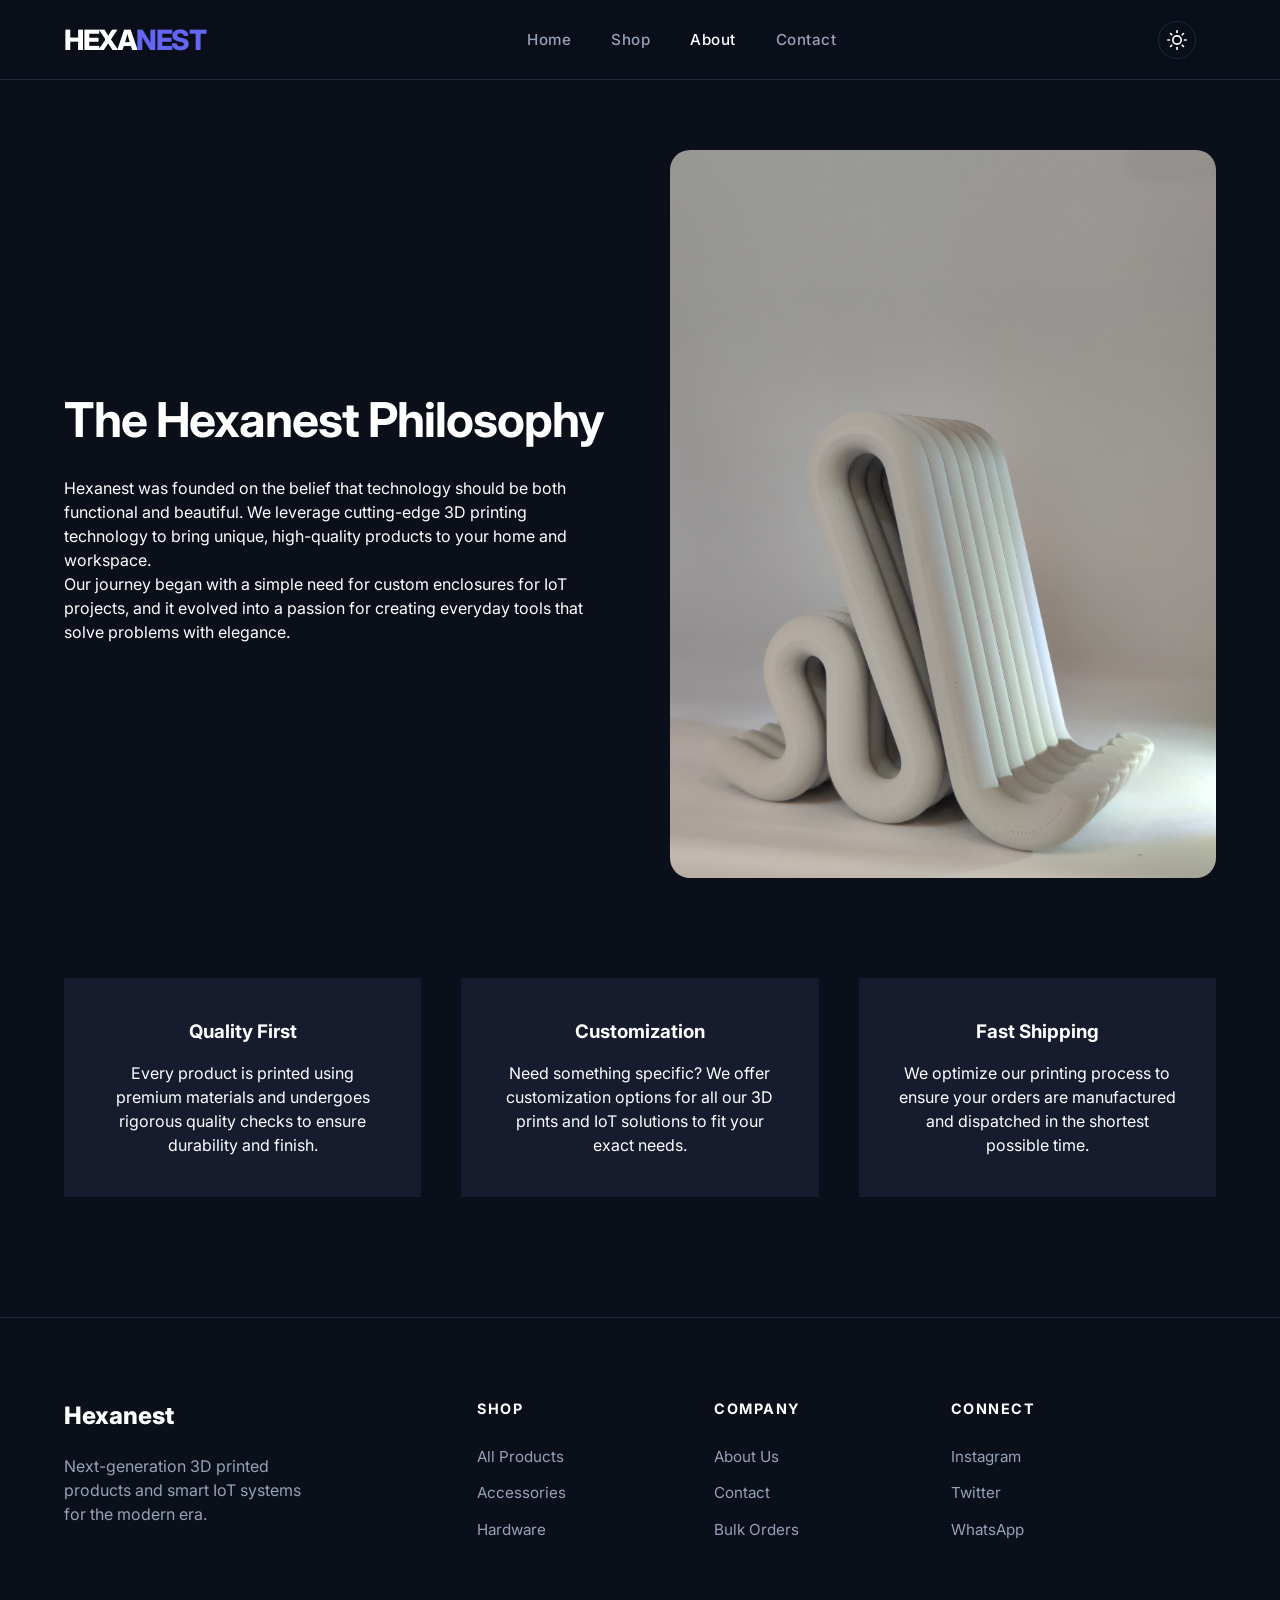
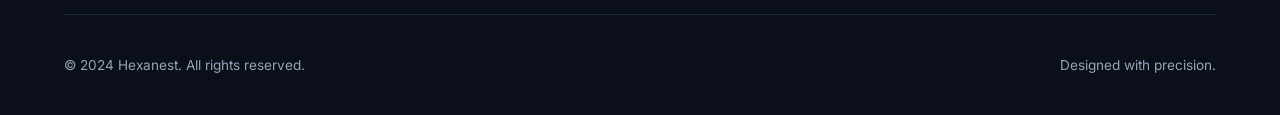
==== about.html @ a8e2b235 "first commit" ====
<!DOCTYPE html>
<html lang="en">
<head>
    <meta charset="UTF-8">
    <meta name="viewport" content="width=device-width, initial-scale=1.0">
    <meta name="description" content="Learn about Hexanest - Our mission, design philosophy, and how we build the future.">
    <title>About | Hexanest</title>
    <link rel="stylesheet" href="css/styles.css">
    <link rel="preconnect" href="https://fonts.googleapis.com">
    <link rel="preconnect" href="https://fonts.gstatic.com" crossorigin>
    <link href="https://fonts.googleapis.com/css2?family=Inter:wght@300;400;500;600;700;800&display=swap" rel="stylesheet">
</head>
<body class="dark-theme">
    <header class="navbar">
        <nav class="container">
            <a href="index.html" class="logo">Hexa<span>nest</span></a>
            <ul class="nav-links">
                <li><a href="index.html">Home</a></li>
                <li><a href="shop.html">Shop</a></li>
                <li><a href="about.html" class="active">About</a></li>
                <li><a href="contact.html">Contact</a></li>
            </ul>
            <div class="nav-actions">
                <button id="theme-toggle" aria-label="Toggle Theme">
                    <svg class="sun" xmlns="http://www.w3.org/2000/svg" width="20" height="20" viewBox="0 0 24 24" fill="none" stroke="currentColor" stroke-width="2" stroke-linecap="round" stroke-linejoin="round"><circle cx="12" cy="12" r="5"/><line x1="12" y1="1" x2="12" y2="3"/><line x1="12" y1="21" x2="12" y2="23"/><line x1="4.22" y1="4.22" x2="5.64" y2="5.64"/><line x1="18.36" y1="18.36" x2="19.78" y2="19.78"/><line x1="1" y1="12" x2="3" y2="12"/><line x1="21" y1="12" x2="23" y2="12"/><line x1="4.22" y1="19.78" x2="5.64" y2="18.36"/><line x1="18.36" y1="5.64" x2="19.78" y2="4.22"/></svg>
                    <svg class="moon" xmlns="http://www.w3.org/2000/svg" width="20" height="20" viewBox="0 0 24 24" fill="none" stroke="currentColor" stroke-width="2" stroke-linecap="round" stroke-linejoin="round"><path d="M21 12.79A9 9 0 1 1 11.21 3 7 7 0 0 0 21 12.79z"/></svg>
                </button>
                <div class="mobile-menu-btn">
                    <span></span>
                    <span></span>
                    <span></span>
                </div>
            </div>
        </nav>
    </header>

    <main>
        <section class="section" style="padding-top: 150px;">
            <div class="container">
                <div class="featured-row" style="margin-bottom: 100px;">
                    <div class="featured-text" data-reveal>
                        <h2 class="section-title">The Hexanest Philosophy</h2>
                        <p>Hexanest was founded on the belief that technology should be both functional and beautiful. We leverage cutting-edge 3D printing technology to bring unique, high-quality products to your home and workspace.</p>
                        <p>Our journey began with a simple need for custom enclosures for IoT projects, and it evolved into a passion for creating everyday tools that solve problems with elegance.</p>
                    </div>
                    <div class="featured-img" data-reveal>
                        <img src="assets/images/phone-stand.jpg" alt="Design Thinking" style="border-radius: 20px;">
                    </div>
                </div>

                <div class="grid" style="text-align: center;">
                    <div class="card" style="padding: 40px; background-color: var(--bg-alt); border: none;" data-reveal>
                        <h3 style="margin-bottom: 15px;">Quality First</h3>
                        <p>Every product is printed using premium materials and undergoes rigorous quality checks to ensure durability and finish.</p>
                    </div>
                    <div class="card" style="padding: 40px; background-color: var(--bg-alt); border: none;" data-reveal style="transition-delay: 0.1s;">
                        <h3 style="margin-bottom: 15px;">Customization</h3>
                        <p>Need something specific? We offer customization options for all our 3D prints and IoT solutions to fit your exact needs.</p>
                    </div>
                    <div class="card" style="padding: 40px; background-color: var(--bg-alt); border: none;" data-reveal style="transition-delay: 0.2s;">
                        <h3 style="margin-bottom: 15px;">Fast Shipping</h3>
                        <p>We optimize our printing process to ensure your orders are manufactured and dispatched in the shortest possible time.</p>
                    </div>
                </div>
            </div>
        </section>
    </main>

    <footer>
        <div class="container">
            <div class="footer-grid">
                <div class="footer-col">
                    <a href="index.html" class="footer-logo">Hexa<span>nest</span></a>
                    <p style="color: var(--text-muted); max-width: 250px;">Next-generation 3D printed products and smart IoT systems for the modern era.</p>
                </div>
                <div class="footer-col">
                    <h4>Shop</h4>
                    <ul>
                        <li><a href="shop.html">All Products</a></li>
                        <li><a href="shop.html?cat=accessories">Accessories</a></li>
                        <li><a href="shop.html?cat=hardware">Hardware</a></li>
                    </ul>
                </div>
                <div class="footer-col">
                    <h4>Company</h4>
                    <ul>
                        <li><a href="about.html">About Us</a></li>
                        <li><a href="contact.html">Contact</a></li>
                        <li><a href="contact.html">Bulk Orders</a></li>
                    </ul>
                </div>
                <div class="footer-col">
                    <h4>Connect</h4>
                    <ul>
                        <li><a href="#">Instagram</a></li>
                        <li><a href="#">Twitter</a></li>
                        <li><a href="https://wa.me/91XXXXXXXXXX">WhatsApp</a></li>
                    </ul>
                </div>
            </div>
            <div class="footer-bottom">
                <p>&copy; 2024 Hexanest. All rights reserved.</p>
                <p>Designed with precision.</p>
            </div>
        </div>
    </footer>

    <script src="js/script.js"></script>
</body>
</html>
---- css/styles.css ----
:root {
    /* Dark Theme (Default - Futuristic Dark Blue) */
    --bg-color: #0b0f1a;
    --bg-alt: #161c2d;
    --text-color: #ffffff;
    --text-muted: #94a3b8;
    --primary-color: #6366f1; /* Modern Indigo */
    --primary-hover: #4f46e5;
    --accent-color: #38bdf8; /* Cyan for futuristic touch */
    --border-color: #1e293b;
    --card-bg: #161c2d;
    --navbar-bg: rgba(11, 15, 26, 0.85);
    --shadow: 0 10px 30px rgba(0, 0, 0, 0.5);
    --transition: all 0.3s cubic-bezier(0.4, 0, 0.2, 1);
    --glass-bg: rgba(255, 255, 255, 0.03);
}

body.light-theme {
    --bg-color: #ffffff;
    --bg-alt: #f5f5f7;
    --text-color: #1d1d1f;
    --text-muted: #6e6e73;
    --primary-color: #0071e3;
    --primary-hover: #0077ed;
    --border-color: #d2d2d7;
    --card-bg: #ffffff;
    --navbar-bg: rgba(255, 255, 255, 0.8);
    --shadow: 0 10px 20px rgba(0, 0, 0, 0.05);
}

/* Reset & Base Styles */
* {
    margin: 0;
    padding: 0;
    box-sizing: border-box;
}

html {
    scroll-behavior: smooth;
}

body {
    font-family: 'Inter', -apple-system, BlinkMacSystemFont, sans-serif;
    background-color: var(--bg-color);
    color: var(--text-color);
    line-height: 1.5;
    transition: background-color 0.4s ease, color 0.4s ease;
    overflow-x: hidden;
}

.container {
    max-width: 1200px;
    margin: 0 auto;
    padding: 0 24px;
}

a {
    text-decoration: none;
    color: inherit;
    transition: var(--transition);
}

ul {
    list-style: none;
}

img {
    max-width: 100%;
    display: block;
}

/* Navbar */
.navbar {
    position: fixed;
    top: 0;
    left: 0;
    width: 100%;
    z-index: 1000;
    background-color: var(--navbar-bg);
    backdrop-filter: blur(15px);
    -webkit-backdrop-filter: blur(15px);
    border-bottom: 1px solid var(--border-color);
    height: 80px;
    display: flex;
    align-items: center;
}

.navbar .container {
    display: flex;
    justify-content: space-between;
    align-items: center;
    width: 100%;
}

.logo {
    font-size: 1.75rem;
    font-weight: 800;
    letter-spacing: -1.5px;
    text-transform: uppercase;
}

.logo span {
    color: var(--primary-color);
}

.nav-links {
    display: flex;
    gap: 40px;
}

.nav-links a {
    font-size: 0.95rem;
    font-weight: 500;
    letter-spacing: 0.5px;
    color: var(--text-muted);
}

.nav-links a:hover, .nav-links a.active {
    color: var(--text-color);
}

.nav-actions {
    display: flex;
    align-items: center;
    gap: 20px;
}

#theme-toggle {
    background: none;
    border: none;
    cursor: pointer;
    color: var(--text-color);
    padding: 8px;
    border-radius: 50%;
    display: flex;
    align-items: center;
    justify-content: center;
    transition: var(--transition);
    border: 1px solid var(--border-color);
}

#theme-toggle:hover {
    background-color: var(--bg-alt);
    border-color: var(--text-muted);
}

.light-theme #theme-toggle .sun { display: none; }
.light-theme #theme-toggle .moon { display: block; }
.dark-theme #theme-toggle .sun { display: block; }
.dark-theme #theme-toggle .moon { display: none; }

/* Hero Section */
.hero {
    padding: 180px 0 100px;
    min-height: 90vh;
    display: flex;
    align-items: center;
    position: relative;
    overflow: hidden;
}

.hero::before {
    content: '';
    position: absolute;
    top: -10%;
    right: -10%;
    width: 50%;
    height: 50%;
    background: radial-gradient(circle, rgba(99, 102, 241, 0.15) 0%, transparent 70%);
    z-index: -1;
}

.hero-content {
    max-width: 800px;
}

.hero h1 {
    font-size: 4.5rem;
    font-weight: 800;
    margin-bottom: 24px;
    letter-spacing: -3px;
    line-height: 1.1;
}

.hero p {
    font-size: 1.25rem;
    color: var(--text-muted);
    margin-bottom: 40px;
    line-height: 1.6;
}

/* Section Common */
.section {
    padding: 120px 0;
}

.section-header {
    display: flex;
    justify-content: space-between;
    align-items: flex-end;
    margin-bottom: 60px;
}

.section-title {
    font-size: 2.75rem;
    font-weight: 700;
    letter-spacing: -1px;
}

.section-subtitle {
    color: var(--text-muted);
    margin-top: 10px;
}

/* Grid & Store Cards */
.grid {
    display: grid;
    grid-template-columns: repeat(auto-fill, minmax(280px, 1fr));
    gap: 40px;
}

.product-card {
    background: none;
    border: none;
    border-radius: 0;
    box-shadow: none;
    transition: var(--transition);
}

.product-card:hover .product-img-wrapper {
    transform: translateY(-5px);
}

.product-img-wrapper {
    position: relative;
    aspect-ratio: 3 / 4; /* Vertical Portrait */
    background-color: var(--bg-alt);
    margin-bottom: 20px;
    overflow: hidden;
    transition: var(--transition);
}

.product-img-wrapper img {
    width: 100%;
    height: 100%;
    object-fit: cover;
    transition: transform 0.6s ease;
}

.product-card:hover img {
    transform: scale(1.05);
}

.product-info h3 {
    font-size: 1.1rem;
    font-weight: 600;
    margin-bottom: 8px;
}

.product-info .category {
    font-size: 0.85rem;
    color: var(--text-muted);
    text-transform: uppercase;
    letter-spacing: 1px;
    margin-bottom: 8px;
    display: block;
}

.product-price {
    font-size: 1.1rem;
    font-weight: 700;
}

/* Buttons */
.btn {
    padding: 14px 28px;
    border-radius: 4px;
    font-weight: 600;
    cursor: pointer;
    transition: var(--transition);
    display: inline-block;
    border: none;
    text-transform: uppercase;
    letter-spacing: 1px;
    font-size: 0.85rem;
}

.btn-primary {
    background-color: var(--text-color);
    color: var(--bg-color);
}

.btn-primary:hover {
    opacity: 0.9;
}

.btn-outline {
    background-color: transparent;
    border: 1px solid var(--border-color);
    color: var(--text-color);
}

.btn-outline:hover {
    background-color: var(--text-color);
    color: var(--bg-color);
}

/* Featured Section */
.featured-row {
    display: grid;
    grid-template-columns: 1fr 1fr;
    gap: 60px;
    align-items: center;
}

.featured-text h2 {
    font-size: 3rem;
    margin-bottom: 20px;
}

/* Footer */
footer {
    padding: 80px 0 40px;
    border-top: 1px solid var(--border-color);
    background-color: var(--bg-color);
}

.footer-grid {
    display: grid;
    grid-template-columns: 2fr 1fr 1fr 1.5fr;
    gap: 60px;
    margin-bottom: 60px;
}

.footer-logo {
    font-size: 1.5rem;
    font-weight: 800;
    margin-bottom: 20px;
    display: block;
}

.footer-col h4 {
    margin-bottom: 24px;
    font-size: 0.9rem;
    text-transform: uppercase;
    letter-spacing: 1.5px;
}

.footer-col ul li {
    margin-bottom: 12px;
}

.footer-col ul a {
    color: var(--text-muted);
    font-size: 0.95rem;
}

.footer-col ul a:hover {
    color: var(--text-color);
}

.footer-bottom {
    padding-top: 40px;
    border-top: 1px solid var(--border-color);
    display: flex;
    justify-content: space-between;
    color: var(--text-muted);
    font-size: 0.85rem;
}

/* Responsive */
@media (max-width: 1024px) {
    .hero h1 { font-size: 3.5rem; }
    .footer-grid { grid-template-columns: 1fr 1fr; }
}

@media (max-width: 768px) {
    .navbar { height: 70px; }
    .nav-links {
        display: none;
        position: fixed;
        top: 70px;
        left: 0;
        width: 100%;
        height: calc(100vh - 70px);
        background-color: var(--bg-color);
        flex-direction: column;
        padding: 40px 24px;
        z-index: 999;
    }
    .nav-links.active { display: flex; }
    .hero h1 { font-size: 2.75rem; }
    .featured-row { grid-template-columns: 1fr; gap: 40px; }
    .section-header { flex-direction: column; align-items: flex-start; gap: 20px; }
    .footer-grid { grid-template-columns: 1fr; gap: 40px; }
}

/* Modal UI */
.modal {
    position: fixed;
    top: 0;
    left: 0;
    width: 100%;
    height: 100%;
    background: rgba(0, 0, 0, 0.8);
    backdrop-filter: blur(8px);
    z-index: 2000;
    display: none;
    align-items: center;
    justify-content: center;
    padding: 20px;
}

.modal.active {
    display: flex;
}

.modal-content {
    background: var(--bg-alt);
    width: 100%;
    max-width: 1000px;
    max-height: 90vh;
    border-radius: 24px;
    overflow-y: auto;
    position: relative;
    border: 1px solid var(--border-color);
    display: grid;
    grid-template-columns: 1.1fr 0.9fr;
}

.modal-close {
    position: absolute;
    top: 24px;
    right: 24px;
    background: var(--bg-color);
    border: 1px solid var(--border-color);
    color: var(--text-color);
    width: 36px;
    height: 36px;
    border-radius: 50%;
    display: flex;
    align-items: center;
    justify-content: center;
    font-size: 1.5rem;
    cursor: pointer;
    z-index: 100;
}

.modal-img-side {
    padding: 24px;
}

.modal-img-side img {
    width: 100%;
    height: 100%;
    object-fit: cover;
    border-radius: 16px; /* Rounded corners for modal image */
    aspect-ratio: 3 / 4;
}

.modal-info-side {
    padding: 60px 40px;
}

.modal-info-side h2 {
    font-size: 2rem;
    margin-bottom: 10px;
}

.modal-info-side .modal-price {
    font-size: 1.5rem;
    font-weight: 700;
    margin-bottom: 30px;
    color: var(--accent-color);
}

.modal-specs {
    margin-bottom: 30px;
}

.modal-specs h4 {
    text-transform: uppercase;
    font-size: 0.8rem;
    color: var(--text-muted);
    margin-bottom: 15px;
    letter-spacing: 1px;
}

.modal-specs ul {
    display: grid;
    grid-template-columns: 1fr 1fr;
    gap: 15px;
}

.modal-specs li {
    font-size: 0.9rem;
    color: var(--text-muted);
    display: flex;
    flex-direction: column;
}

.modal-specs li span {
    color: var(--text-color);
    font-weight: 600;
}

@media (max-width: 768px) {
    .modal-content {
        grid-template-columns: 1fr;
    }
    .modal-info-side {
        padding: 30px 20px;
    }
}
[data-reveal] {
    opacity: 0;
    transform: translateY(30px);
    transition: 0.8s cubic-bezier(0.4, 0, 0.2, 1);
}

[data-reveal].revealed {
    opacity: 1;
    transform: translateY(0);
}
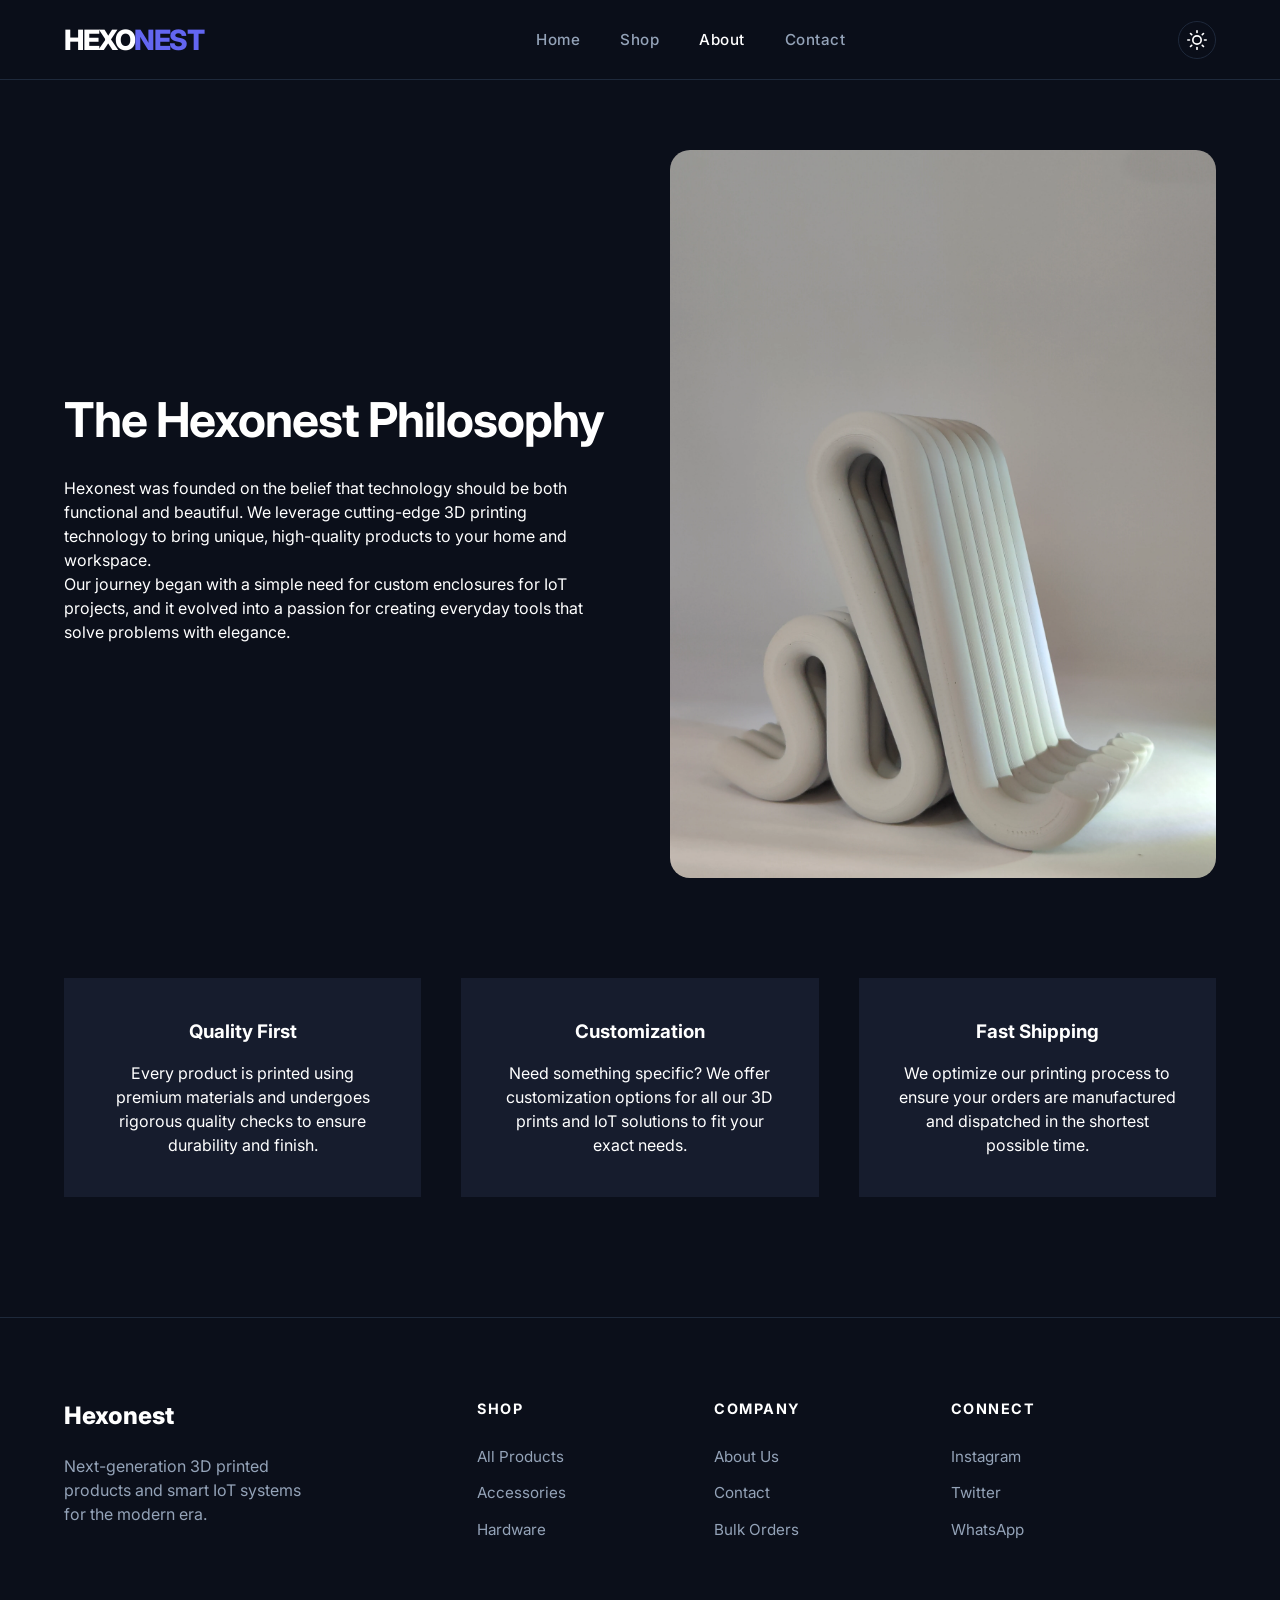
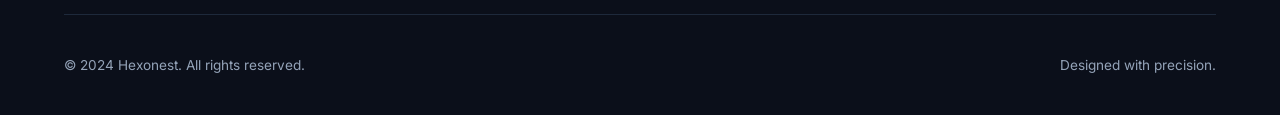
==== commit 49e24fe9: "name chnage img optimization other small changes" ====
--- a/about.html
+++ b/about.html
@@ -3,8 +3,8 @@
 <head>
     <meta charset="UTF-8">
     <meta name="viewport" content="width=device-width, initial-scale=1.0">
-    <meta name="description" content="Learn about Hexanest - Our mission, design philosophy, and how we build the future.">
-    <title>About | Hexanest</title>
+    <meta name="description" content="Learn about Hexonest - Our mission, design philosophy, and how we build the future.">
+    <title>About | Hexonest</title>
     <link rel="stylesheet" href="css/styles.css">
     <link rel="preconnect" href="https://fonts.googleapis.com">
     <link rel="preconnect" href="https://fonts.gstatic.com" crossorigin>
@@ -13,7 +13,7 @@
 <body class="dark-theme">
     <header class="navbar">
         <nav class="container">
-            <a href="index.html" class="logo">Hexa<span>nest</span></a>
+            <a href="index.html" class="logo">Hexo<span>nest</span></a>
             <ul class="nav-links">
                 <li><a href="index.html">Home</a></li>
                 <li><a href="shop.html">Shop</a></li>
@@ -39,12 +39,12 @@
             <div class="container">
                 <div class="featured-row" style="margin-bottom: 100px;">
                     <div class="featured-text" data-reveal>
-                        <h2 class="section-title">The Hexanest Philosophy</h2>
-                        <p>Hexanest was founded on the belief that technology should be both functional and beautiful. We leverage cutting-edge 3D printing technology to bring unique, high-quality products to your home and workspace.</p>
+                        <h2 class="section-title">The Hexonest Philosophy</h2>
+                        <p>Hexonest was founded on the belief that technology should be both functional and beautiful. We leverage cutting-edge 3D printing technology to bring unique, high-quality products to your home and workspace.</p>
                         <p>Our journey began with a simple need for custom enclosures for IoT projects, and it evolved into a passion for creating everyday tools that solve problems with elegance.</p>
                     </div>
                     <div class="featured-img" data-reveal>
-                        <img src="assets/images/phone-stand.jpg" alt="Design Thinking" style="border-radius: 20px;">
+                        <img src="assets/images/phone-stand.webp" alt="Design Thinking" style="border-radius: 20px;">
                     </div>
                 </div>
 
@@ -70,7 +70,7 @@
         <div class="container">
             <div class="footer-grid">
                 <div class="footer-col">
-                    <a href="index.html" class="footer-logo">Hexa<span>nest</span></a>
+                    <a href="index.html" class="footer-logo">Hexo<span>nest</span></a>
                     <p style="color: var(--text-muted); max-width: 250px;">Next-generation 3D printed products and smart IoT systems for the modern era.</p>
                 </div>
                 <div class="footer-col">
@@ -94,12 +94,12 @@
                     <ul>
                         <li><a href="#">Instagram</a></li>
                         <li><a href="#">Twitter</a></li>
-                        <li><a href="https://wa.me/91XXXXXXXXXX">WhatsApp</a></li>
+                        <li><a href="https://wa.me/9657201665">WhatsApp</a></li>
                     </ul>
                 </div>
             </div>
             <div class="footer-bottom">
-                <p>&copy; 2024 Hexanest. All rights reserved.</p>
+                <p>&copy; 2024 Hexonest. All rights reserved.</p>
                 <p>Designed with precision.</p>
             </div>
         </div>
--- a/css/styles.css
+++ b/css/styles.css
@@ -368,7 +368,37 @@
     font-size: 0.85rem;
 }
 
-/* Responsive */
+/* Hamburger Menu Icon */
+.mobile-menu-btn {
+    display: none;
+    flex-direction: column;
+    gap: 6px;
+    cursor: pointer;
+    z-index: 1001;
+    padding: 10px;
+}
+
+.mobile-menu-btn span {
+    width: 28px;
+    height: 2px;
+    background-color: var(--text-color);
+    transition: var(--transition);
+    border-radius: 2px;
+}
+
+.mobile-menu-btn.active span:nth-child(1) {
+    transform: translateY(8px) rotate(45deg);
+}
+
+.mobile-menu-btn.active span:nth-child(2) {
+    opacity: 0;
+}
+
+.mobile-menu-btn.active span:nth-child(3) {
+    transform: translateY(-8px) rotate(-45deg);
+}
+
+/* Responsive Styles */
 @media (max-width: 1024px) {
     .hero h1 { font-size: 3.5rem; }
     .footer-grid { grid-template-columns: 1fr 1fr; }
@@ -376,23 +406,59 @@
 
 @media (max-width: 768px) {
     .navbar { height: 70px; }
+    
+    .mobile-menu-btn { display: flex; }
+
     .nav-links {
-        display: none;
         position: fixed;
-        top: 70px;
-        left: 0;
-        width: 100%;
-        height: calc(100vh - 70px);
-        background-color: var(--bg-color);
+        top: 0;
+        right: -100%;
+        width: 80%;
+        height: 100vh;
+        background-color: var(--bg-alt);
         flex-direction: column;
-        padding: 40px 24px;
-        z-index: 999;
-    }
-    .nav-links.active { display: flex; }
-    .hero h1 { font-size: 2.75rem; }
-    .featured-row { grid-template-columns: 1fr; gap: 40px; }
-    .section-header { flex-direction: column; align-items: flex-start; gap: 20px; }
-    .footer-grid { grid-template-columns: 1fr; gap: 40px; }
+        justify-content: center;
+        align-items: center;
+        gap: 30px;
+        transition: 0.4s cubic-bezier(0.4, 0, 0.2, 1);
+        z-index: 1000;
+        box-shadow: -10px 0 30px rgba(0,0,0,0.5);
+    }
+
+    .nav-links.active {
+        right: 0;
+    }
+
+    .nav-links a {
+        font-size: 1.5rem;
+        color: var(--text-color);
+    }
+
+    .hero { padding: 120px 0 60px; text-align: center; }
+    .hero h1 { font-size: 2.75rem; letter-spacing: -1px; }
+    .hero-content { margin: 0 auto; }
+    
+    .section { padding: 60px 0; }
+    .section-header { text-align: center; align-items: center; }
+    .section-title { font-size: 2.25rem; }
+
+    .grid { grid-template-columns: 1fr; gap: 30px; }
+    
+    .featured-row { grid-template-columns: 1fr; gap: 40px; text-align: center; }
+    
+    .footer-grid { grid-template-columns: 1fr; gap: 40px; text-align: center; }
+    .footer-col { display: flex; flex-direction: column; align-items: center; }
+    .footer-col p { margin: 0 auto; }
+    .footer-bottom { flex-direction: column; gap: 10px; text-align: center; }
+
+    .modal-content {
+        max-width: 95%;
+        border-radius: 20px;
+    }
+
+    .form-row {
+        grid-template-columns: 1fr !important;
+    }
 }
 
 /* Modal UI */
